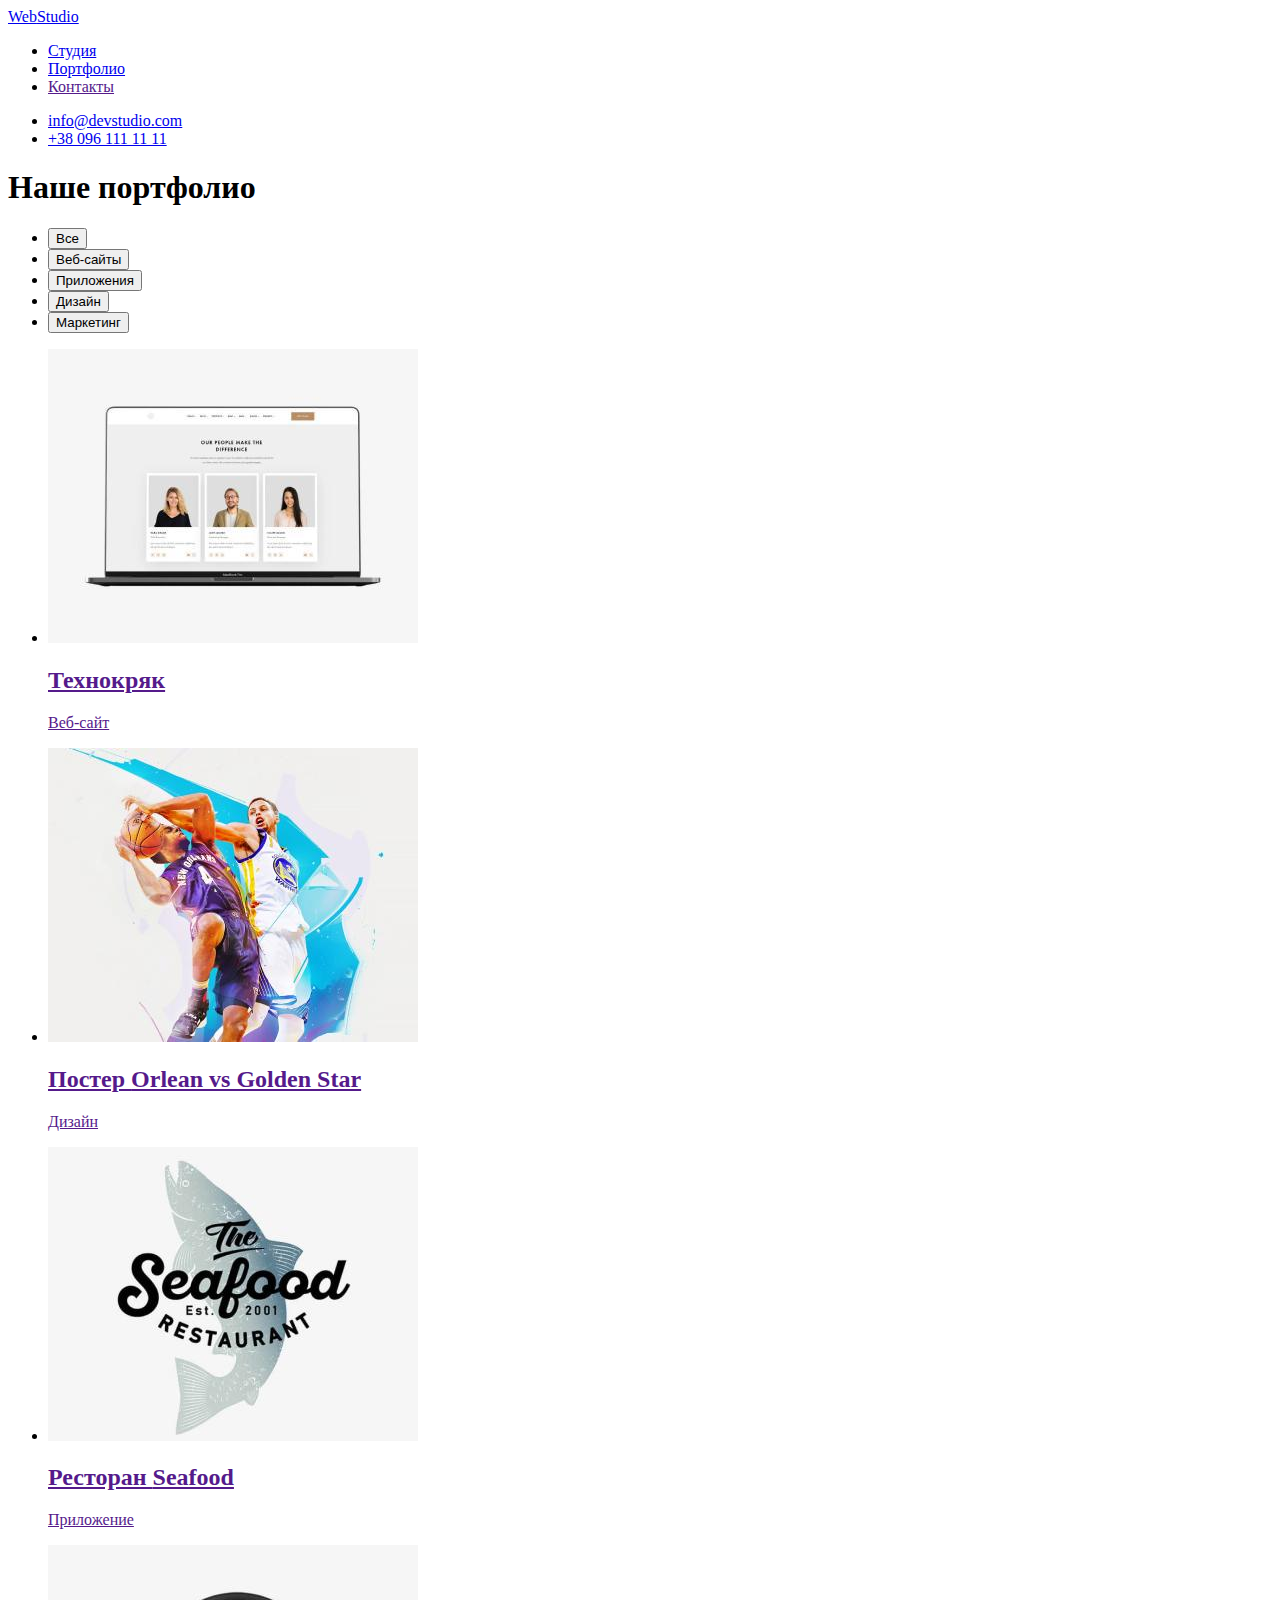
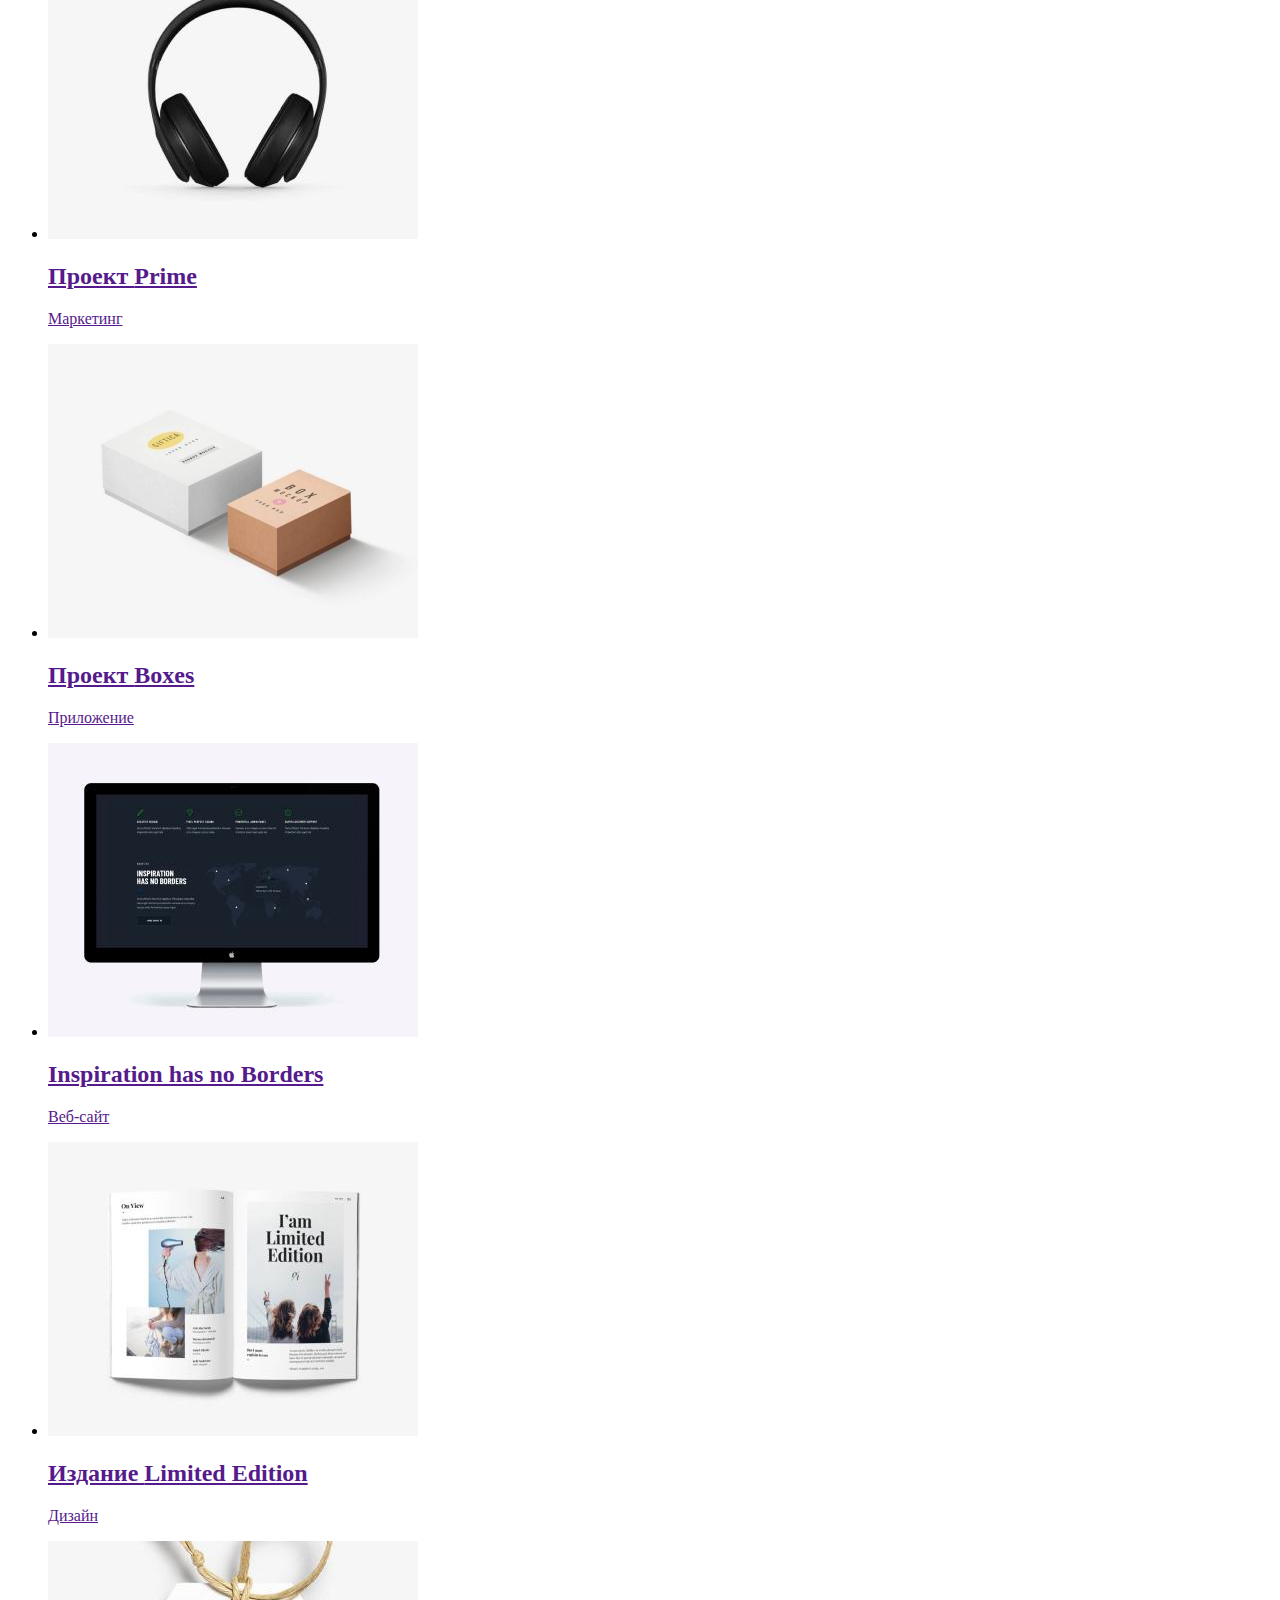
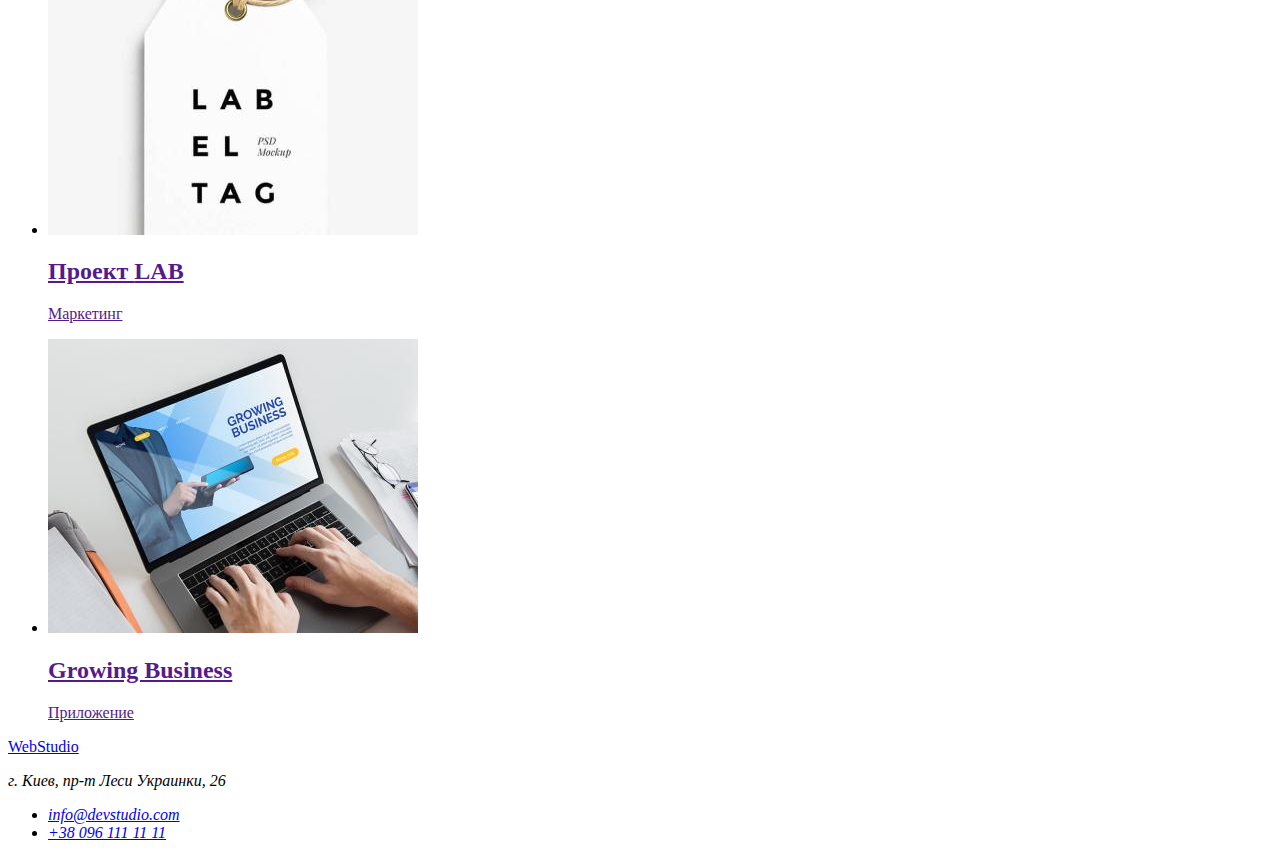
==== portfolio.html @ 8e3409d1 "new project" ====
<!DOCTYPE html>
<html lang="ru">
  <head>
    <meta charset="UTF-8" />
    <meta http-equiv="X-UA-Compatible" content="IE=edge" />
    <meta name="viewport" content="width=device-width, initial-scale=1.0" />

    <title>Портфолио</title>
    <link
      href="https://fonts.googleapis.com/css2?family=Raleway:wght@700&family=Roboto:wght@400;500;700;900&display=swap"
      rel="stylesheet"
    />
    <link rel="stylesheet" href="./css/modern-normalize.css" />
    <link rel="stylesheet" href="./css/styles.css" />
  </head>
  <body>
    <header class="header">
      <!-- Навигация -->
      <div class="container nav">
        <nav class="nav">
          <!-- лого -->
          <a class="link logo" href="./index.html" lang="en">
            Web<span class="logo-nav">Studio</span>
          </a>

          <!-- ссылки -->
          <ul class="lists menu">
            <li class="menu-item">
              <a class="link nav-link" href="./index.html">Студия</a>
            </li>
            <li class="menu-item">
              <a class="link nav-link current" href="./portfolio.html"
                >Портфолио</a
              >
            </li>
            <li class="menu-item">
              <a class="link nav-link" href="">Контакты</a>
            </li>
          </ul>
        </nav>

        <!-- Почта и телефон -->
        <ul class="lists menu contacts">
          <li class="menu-item">
            <a
              class="link nav-link nav-contacts"
              href="mailto:info@devstudio.com"
              >info@devstudio.com</a
            >
          </li>
          <li class="menu-item">
            <a class="link nav-link nav-contacts" href="tel:+380961111111"
              >+38 096 111 11 11</a
            >
          </li>
        </ul>
      </div>
    </header>
    <main>
      <h1 class="hero-title headen">Наше портфолио</h1>
      <!-- Фильтр -->
      <section class="section">
        <div class="container">
          <ul class="lists filter">
            <li class="item">
              <button class="btn active" type="button">Все</button>
            </li>
            <li class="item">
              <button class="btn" type="button">Веб-сайты</button>
            </li>
            <li class="item">
              <button class="btn" type="button">Приложения</button>
            </li>
            <li class="item">
              <button class="btn" type="button">Дизайн</button>
            </li>
            <li class="item">
              <button class="btn" type="button">Маркетинг</button>
            </li>
          </ul>

          <!-- услуги/примеры работ -->
          <ul class="lists menu">
            <li class="card-item">
              <div class="work-card">
                <a class="link" href="">
                  <img
                    class="images"
                    src="./images/techcom.jpg"
                    alt="Ноутбук с изображением карточек людей"
                    width="370"
                    height="294"
                  />
                  <div class="card-body">
                    <h2 class="work-title">Технокряк</h2>
                    <p class="work-text">Веб-сайт</p>
                  </div>
                </a>
              </div>
            </li>
            <li class="card-item">
              <div class="work-card">
                <a class="link" href="">
                  <img
                    class="images"
                    src="./images/poster.jpg"
                    alt="Баскетболисты в прыжке"
                    width="370"
                    height="294"
                  />
                  <div class="card-body">
                    <h2 class="work-title">
                      Постер <span lang="en">Orlean vs Golden Star</span>
                    </h2>
                    <p class="work-text">Дизайн</p>
                  </div>
                </a>
              </div>
            </li>
            <li class="card-item">
              <div class="work-card">
                <a class="link" href="">
                  <img
                    class="images"
                    src="./images/rest.jpg"
                    alt="The seafood restaurant"
                    width="370"
                    height="294"
                  />
                  <div class="card-body">
                    <h2 class="work-title">
                      Ресторан <span lang="en">Seafood</span>
                    </h2>
                    <p class="work-text">Приложение</p>
                  </div>
                </a>
              </div>
            </li>
            <li class="card-item">
              <div class="work-card">
                <a class="link" href="">
                  <img
                    class="images"
                    src="./images/prime.jpg"
                    alt="Наушники"
                    width="370"
                    height="294"
                  />
                  <div class="card-body">
                    <h2 class="work-title">
                      Проект <span lang="en">Prime</span>
                    </h2>
                    <p class="work-text">Маркетинг</p>
                  </div>
                </a>
              </div>
            </li>
            <li class="card-item">
              <div class="work-card">
                <a class="link" href="">
                  <img
                    class="images"
                    src="./images/boxes.jpg"
                    alt="Коробки с надписями"
                    width="370"
                    height="294"
                  />
                  <div class="card-body">
                    <h2 class="work-title">
                      Проект <span lang="en">Boxes</span>
                    </h2>
                    <p class="work-text">Приложение</p>
                  </div>
                </a>
              </div>
            </li>
            <li class="card-item">
              <div class="work-card">
                <a class="link" href="">
                  <img
                    class="images"
                    src="./images/borders.jpg"
                    alt="Монитор"
                    width="370"
                    height="294"
                  />
                  <div class="card-body">
                    <h2 class="work-title" lang="en">
                      Inspiration has no Borders
                    </h2>
                    <p class="work-text">Веб-сайт</p>
                  </div>
                </a>
              </div>
            </li>
            <li class="card-item">
              <div class="work-card">
                <a class="link" href="">
                  <img
                    class="images"
                    src="./images/limitededition.jpg"
                    alt="Книга в развернутом виде"
                    width="370"
                    height="294"
                  />
                  <div class="card-body">
                    <h2 class="work-title">
                      Издание <span lang="en">Limited Edition</span>
                    </h2>
                    <p class="work-text">Дизайн</p>
                  </div>
                </a>
              </div>
            </li>
            <li class="card-item">
              <div class="work-card">
                <a class="link" href="">
                  <img
                    class="images"
                    src="./images/lab.jpg"
                    alt="Lab El Tag"
                    width="370"
                    height="294"
                  />
                  <div class="card-body">
                    <h2 class="work-title">
                      Проект <span lang="en">LAB</span>
                    </h2>
                    <p class="work-text">Маркетинг</p>
                  </div>
                </a>
              </div>
            </li>
            <li class="card-item">
              <div class="work-card">
                <a class="link" href="">
                  <img
                    class="images"
                    src="./images/growing.jpg"
                    alt="ноутбук с надписью на екране: Growing Business"
                    width="370"
                    height="294"
                  />
                  <div class="card-body">
                    <h2 class="work-title" lang="en">Growing Business</h2>
                    <p class="work-text">Приложение</p>
                  </div>
                </a>
              </div>
            </li>
          </ul>
        </div>
      </section>
    </main>
    <!-- Футер -->
    <footer class="footer">
      <div class="container">
        <!-- Лого -->
        <a class="link logo" href="./index.html" lang="en">
          Web<span class="logo-footer">Studio</span>
        </a>

        <!-- адрес -->
        <address>
          <p class="footer-text contact-link-footer">
            г. Киев, пр-т Леси Украинки, 26
          </p>

          <!-- Почта и телефон -->
          <ul class="lists">
            <li class="footer-item">
              <a
                class="link footer-link contact-link-footer"
                href="mailto:info@devstudio.com"
              >
                info@devstudio.com
              </a>
            </li>
            <li class="footer-item">
              <a
                class="link footer-link contact-link-footer"
                href="tel:+380961111111"
                >+38 096 111 11 11</a
              >
            </li>
          </ul>
        </address>
      </div>
    </footer>
  </body>
</html>
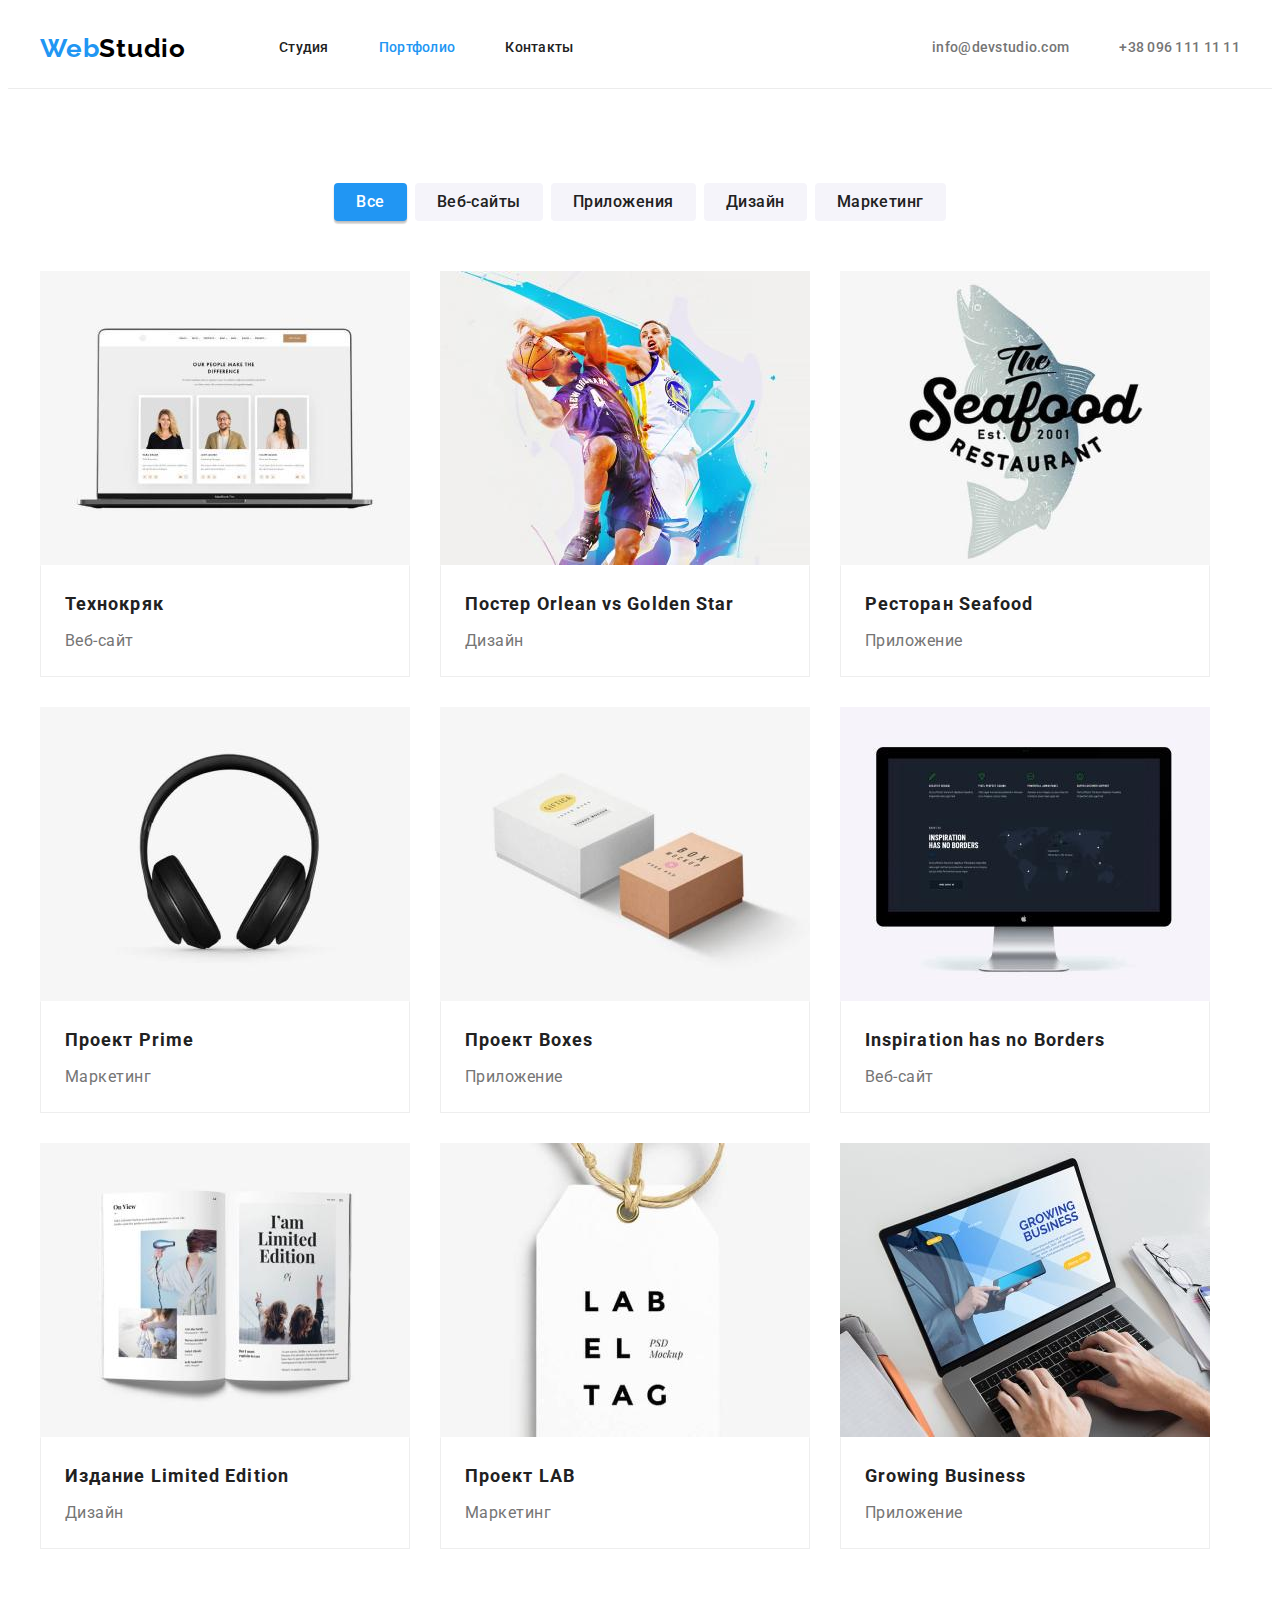
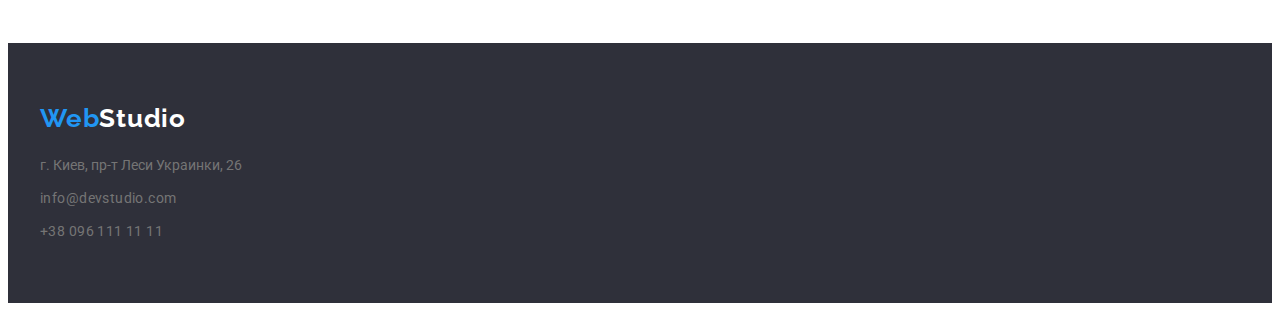
==== commit 4e752068: "fix path css" ====
--- a/portfolio.html
+++ b/portfolio.html
@@ -10,8 +10,10 @@
       href="https://fonts.googleapis.com/css2?family=Raleway:wght@700&family=Roboto:wght@400;500;700;900&display=swap"
       rel="stylesheet"
     />
-    <link rel="stylesheet" href="./css/modern-normalize.css" />
-    <link rel="stylesheet" href="./css/styles.css" />
+    <link rel="stylesheet" href="https://cdnjs.cloudflare.com/ajax/libs/modern-normalize/1.1.0/modern-normalize.min.css"
+        integrity="sha512-wpPYUAdjBVSE4KJnH1VR1HeZfpl1ub8YT/NKx4PuQ5NmX2tKuGu6U/JRp5y+Y8XG2tV+wKQpNHVUX03MfMFn9Q=="
+        crossorigin="anonymous" referrerpolicy="no-referrer" />
+    <link rel="stylesheet" href="./CSS/styles.css" />
   </head>
   <body>
     <header class="header">
--- a/CSS/styles.css
+++ b/CSS/styles.css
@@ -0,0 +1,392 @@
+:root {
+  --current-text-color: #757575;
+  --current-title-color: #212121;
+  --current-white-color: #ffffff;
+  --current-black-color: #000000;
+  --accent-color: #2196f3;
+  --hero-btn-accent-color: #188ce8;
+  --secondary-bg-color: #f5f4fa;
+  --footer-bg-color: #2f303a;
+  --footer-link-color: rgba(255, 255, 255, 0.6);
+  --line-color: #ececec;
+  --border-color: #eeeeee;
+}
+
+body {
+  font-family: Roboto, sans-serif;
+  color: var(--current-text-color);
+  background-color: var(--current-white-color);
+}
+
+.container {
+  width: 1200px;
+  padding: 0 15px;
+  margin: 0 auto;
+}
+
+.section {
+  padding-top: 94px;
+  padding-bottom: 94px;
+
+  text-align: center;
+}
+
+.images {
+  display: block;
+  max-width: 100%;
+  height: auto;
+}
+
+.section-nopaddingtop {
+  padding-top: 0;
+}
+
+/* Ссылки */
+.link {
+  text-decoration: none;
+}
+
+.lists {
+  margin-top: 0;
+  margin-bottom: 0;
+  padding: 0;
+  list-style: none;
+}
+.header {
+  border-bottom: 1px solid var(--line-color);
+}
+
+/* Навигация */
+.container.nav {
+  min-height: 80px;
+}
+
+.nav,
+.menu {
+  display: flex;
+  align-items: center;
+  flex-wrap: wrap;
+}
+
+.container.nav > .nav {
+  margin-right: auto;
+}
+
+.menu-item > .link {
+  display: block;
+  padding-top: 32px;
+  padding-bottom: 32px;
+}
+
+.menu > .menu-item:not(:last-child) {
+  margin-right: 50px;
+}
+
+.menu > .card-item:not(:nth-child(3n)) {
+  margin-right: 30px;
+}
+
+.work-card .card-body {
+  border: 1px solid var(--border-color);
+  border-top: 1px solid transparent;
+  padding: 20px 24px;
+}
+
+.menu > .card-item:not(:nth-last-child(-n + 3)) {
+  margin-bottom: 30px;
+}
+
+.nav-link {
+  color: var(--current-title-color);
+
+  font-weight: 500;
+  font-size: 14px;
+  line-height: 1.14;
+  letter-spacing: 0.02em;
+}
+
+.nav-contacts {
+  color: var(--current-text-color);
+}
+
+.nav-link:hover,
+.nav-link:focus,
+.footer-link:hover,
+.footer-link:focus,
+.current {
+  color: var(--accent-color);
+}
+
+/* Лого */
+.logo {
+  display: block;
+  margin-right: 93px;
+  padding-top: 24px;
+  padding-bottom: 24px;
+
+  color: var(--accent-color);
+  font-family: Raleway, sans-serif;
+  font-weight: 700;
+  font-size: 26px;
+  line-height: 1.19;
+  letter-spacing: 0.03em;
+}
+
+.logo-nav {
+  color: var(--current-black-color);
+}
+
+.logo-footer {
+  color: var(--current-white-color);
+}
+
+/* Hero */
+
+.hero {
+  background-color: #2f303a;
+}
+
+.hero-title {
+  width: 696px;
+  margin: 0 auto 30px;
+  padding: 0;
+
+  color: var(--current-white-color);
+  font-weight: 900;
+  font-size: 44px;
+  line-height: 1.36;
+  letter-spacing: 0.06em;
+  text-transform: uppercase;
+}
+
+.section.hero {
+  padding-top: 200px;
+  padding-bottom: 200px;
+  border: 1px solid transparent;
+}
+
+/* Кнопки */
+.btn {
+  cursor: pointer;
+  min-height: 38px;
+
+  padding-left: 22px;
+  padding-right: 22px;
+
+  font-family: inherit;
+  font-style: inherit;
+  font-weight: 500;
+  font-size: 16px;
+  line-height: 1.62;
+  letter-spacing: 0.03em;
+
+  color: var(--current-title-color);
+  background-color: var(--secondary-bg-color);
+
+  border: 0;
+  border-radius: 4px;
+}
+
+.btn:hover,
+.btn:focus,
+.active {
+  color: var(--current-white-color);
+  background-color: var(--accent-color);
+  box-shadow: 0px 3px 1px rgba(0, 0, 0, 0.1), 0px 1px 2px rgba(0, 0, 0, 0.08),
+    0px 2px 2px rgba(0, 0, 0, 0.12);
+}
+
+.btn.hero {
+  width: 200px;
+  height: 50px;
+
+  color: var(--current-white-color);
+  background-color: var(--accent-color);
+
+  font-weight: 700;
+  line-height: 1.87;
+  letter-spacing: 0.06em;
+
+  box-shadow: 0px 4px 4px rgba(0, 0, 0, 0.15);
+}
+
+.btn.hero:focus,
+.btn.hero:hover {
+  background-color: var(--hero-btn-accent-color);
+}
+
+/* Заголовки */
+.heading {
+  margin: 0 0 50px 0;
+  font-weight: 700;
+  font-size: 36px;
+  line-height: 1.17;
+  letter-spacing: 0.03em;
+
+  color: var(--current-title-color);
+}
+
+.title-features {
+  margin: 0 0 10px 0;
+
+  color: var(--current-title-color);
+
+  font-size: 14px;
+  line-height: 1.14;
+  letter-spacing: 0.03em;
+  text-transform: uppercase;
+}
+
+/* Основной текст */
+
+.text {
+  margin: 0;
+  padding: 0;
+
+  font-size: 14px;
+  line-height: 1.71;
+  letter-spacing: 0.03em;
+
+  color: var(--current-text-color);
+}
+
+.feature,
+.items,
+.filter {
+  display: flex;
+  align-items: center;
+  text-align: left;
+}
+
+.items {
+  text-align: center;
+}
+
+.feature > .item {
+  width: 270px;
+}
+
+.feature > .item:not(:last-child),
+.items > .item:not(:last-child) {
+  margin-right: 30px;
+}
+
+.filter {
+  justify-content: center;
+  margin-bottom: 50px;
+}
+
+.filter > .item:not(:last-child) {
+  margin-right: 8px;
+}
+
+/* услуги/примеры работ */
+
+.card {
+  background-color: var(--current-white-color);
+  box-shadow: 0px 1px 3px rgba(0, 0, 0, 0.12), 0px 1px 1px rgba(0, 0, 0, 0.14),
+    0px 2px 1px rgba(0, 0, 0, 0.2);
+  border-radius: 0px 0px 4px 4px;
+}
+
+.team-cards {
+  background-color: var(--secondary-bg-color);
+}
+
+.card-body {
+  padding-top: 30px;
+  padding-bottom: 30px;
+}
+
+.cards-title {
+  margin: 0 0 10px 0;
+
+  color: var(--current-title-color);
+
+  font-weight: 500;
+  font-size: 16px;
+  line-height: 1.19;
+  letter-spacing: 0.03em;
+}
+
+.cards-text {
+  margin: 0;
+  padding: 0;
+  line-height: 1.19;
+  letter-spacing: 0.03em;
+}
+
+/* Портфолио заголовки: услуги/примеры работ */
+.work-title {
+  margin: 0 0 4px 0;
+
+  color: var(--current-title-color);
+
+  text-align: left;
+  font-weight: 700;
+  font-size: 18px;
+  line-height: 2;
+  letter-spacing: 0.06em;
+}
+
+.work-text {
+  margin: 0;
+
+  color: var(--current-text-color);
+  line-height: 1.87;
+  letter-spacing: 0.03em;
+  text-align: left;
+}
+
+/* Footer */
+.footer {
+  padding: 60px 0;
+  background-color: var(--footer-bg-color);
+}
+
+.footer-text {
+  color: var(--current-white-color);
+
+  padding: 0;
+  margin-bottom: 9px;
+
+  font-style: normal;
+  font-size: 14px;
+  line-height: 1.71;
+}
+
+.footer-link {
+  font-style: normal;
+  font-size: 14px;
+  line-height: 1.71;
+  letter-spacing: 0.03em;
+  color: var(--footer-link-color);
+}
+
+.contact-link-footer {
+    color: var(--primary-text-color);
+}
+.contact-link-footer:hover {
+  color: #FFFFFF;
+  text-decoration: none;}
+
+/* Прячем заголовоки */
+.headen {
+  position: absolute;
+  width: 1px;
+  height: 1px;
+  margin: -1px;
+  border: 0;
+  padding: 0;
+  clip: rect(0 0 0 0);
+  overflow: hidden;
+}
+
+.container > .link.logo {
+  padding: 0;
+  margin: 0 0 20px 0;
+}
+
+.footer-item:not(:last-child) {
+  margin-bottom: 9px;
+}
